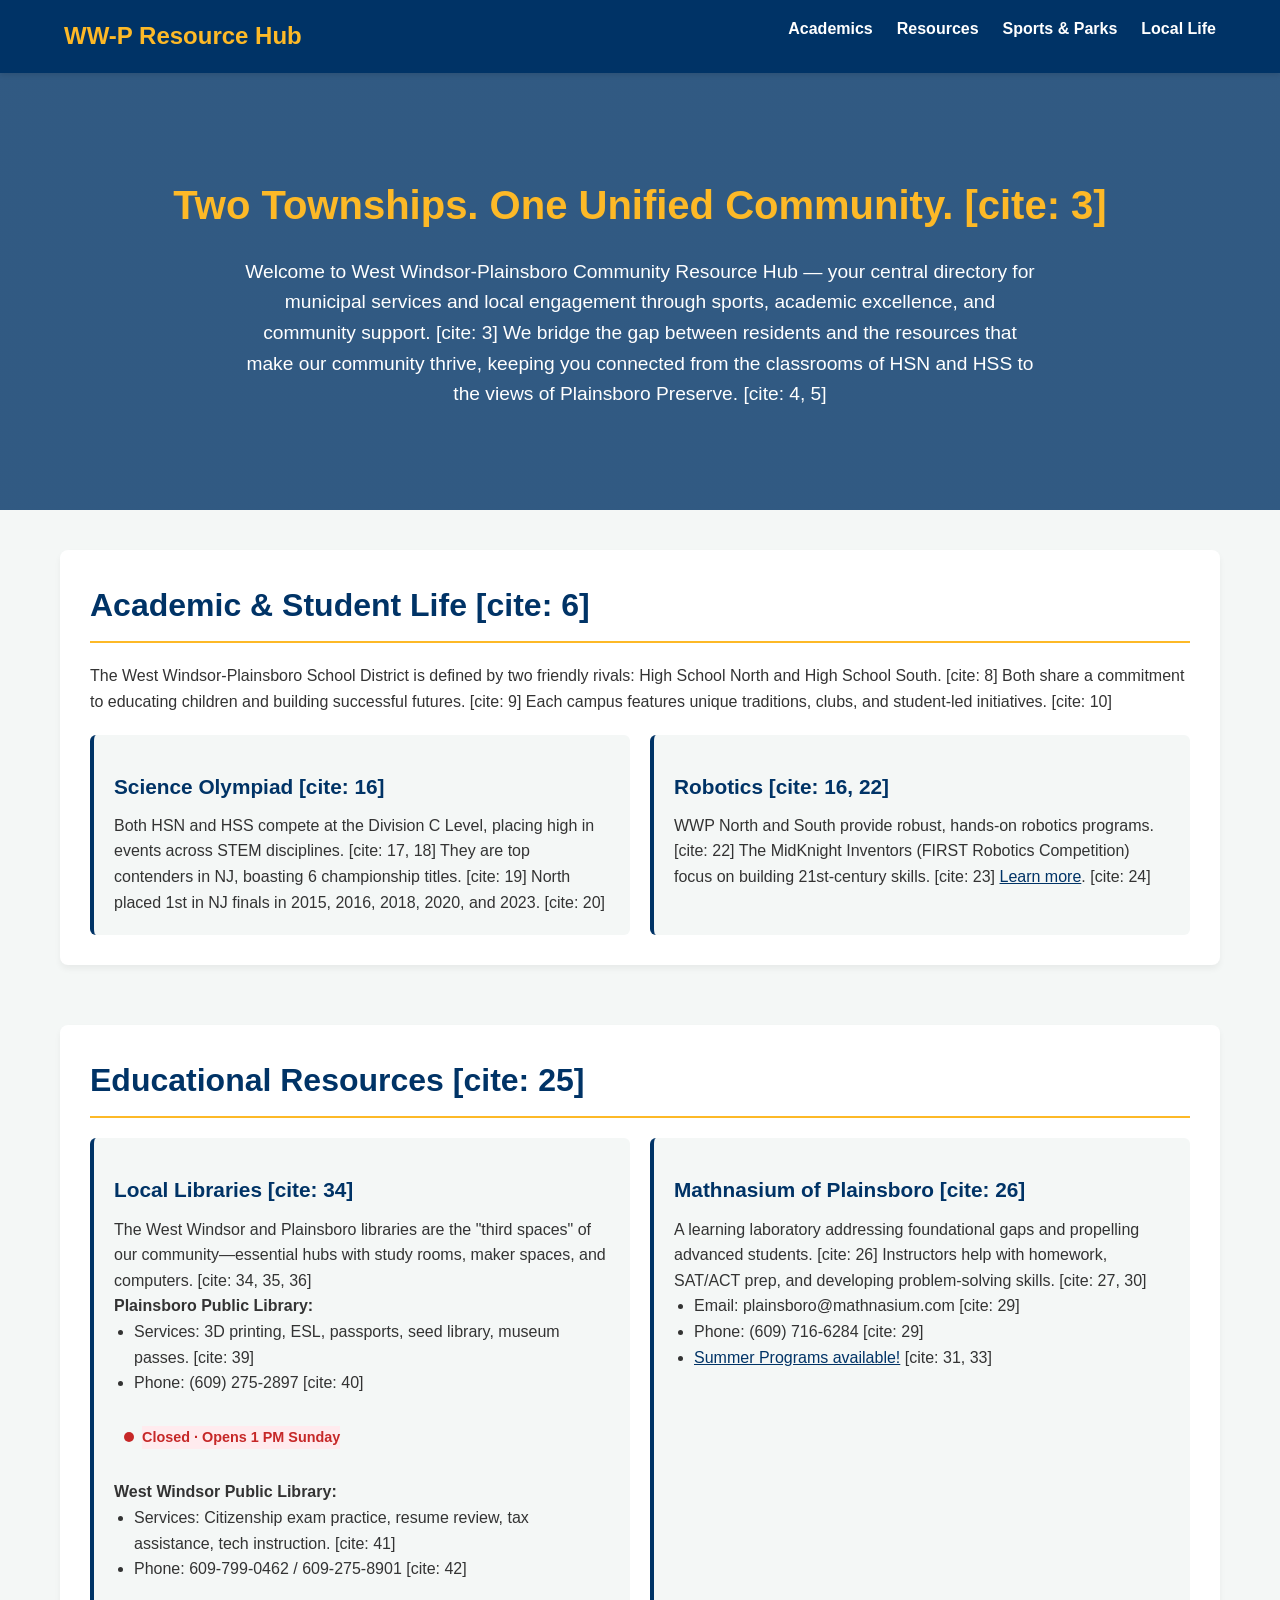
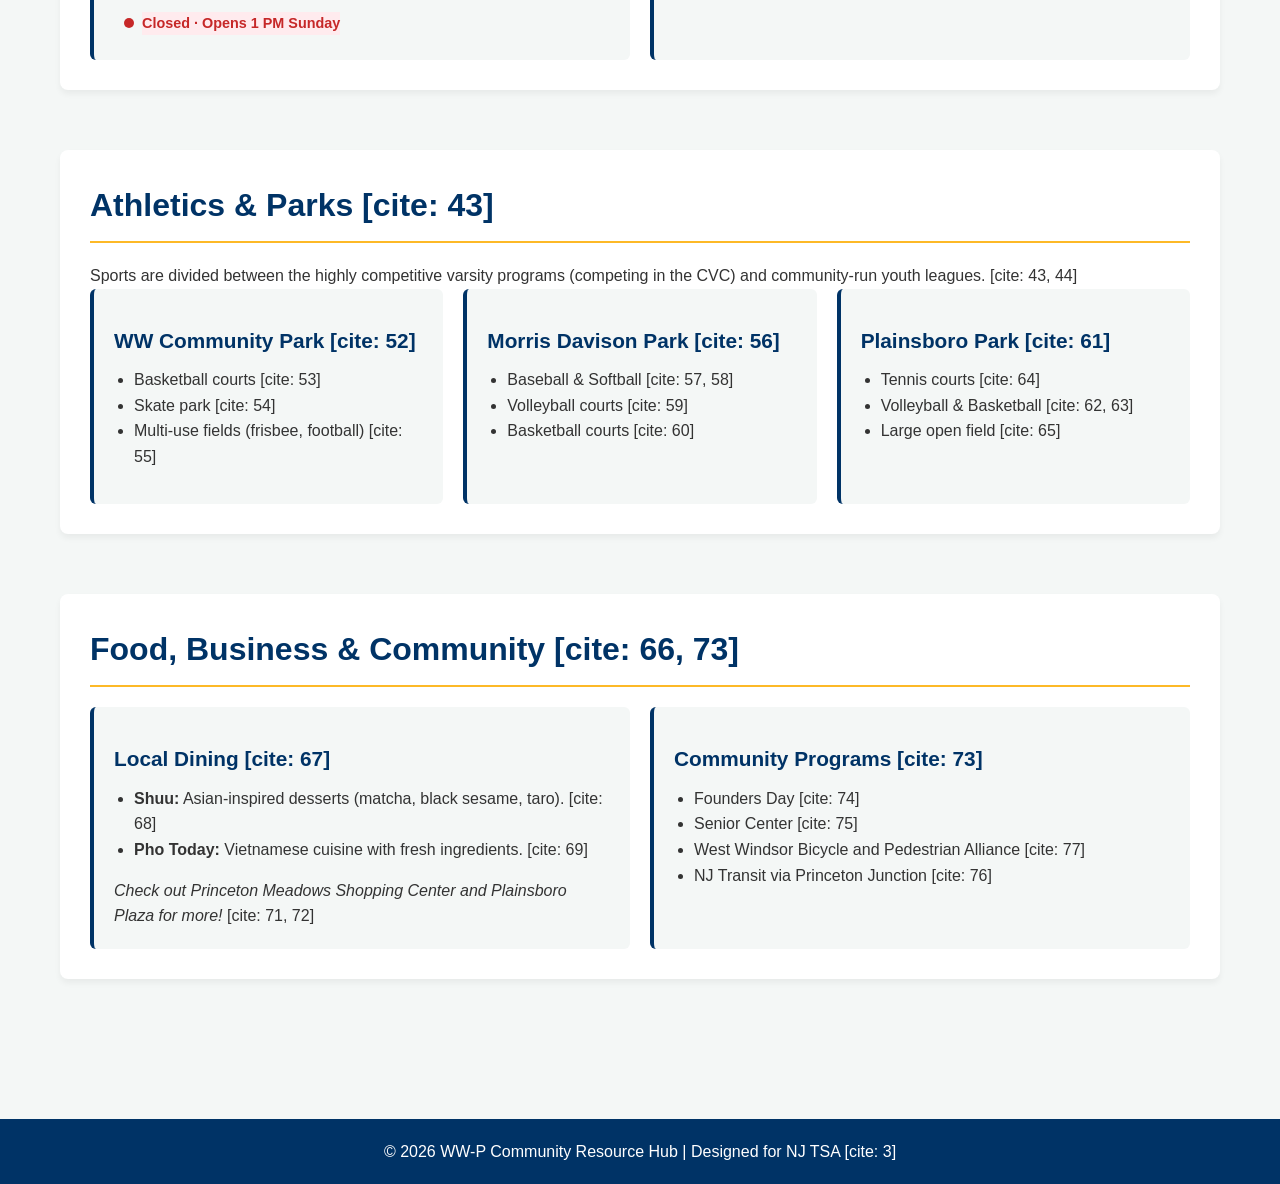
==== index.html @ 9cccf28d "Add files via upload" ====
<!DOCTYPE html>
<html lang="en">
<head>
    <meta charset="UTF-8">
    <meta name="viewport" content="width=device-width, initial-scale=1.0">
    <title>WW-P Community Resource Hub</title>
    <style>
        :root {
            --primary-color: #003366; /* Deep Navy */
            --secondary-color: #FDB927; /* Gold/Yellow */
            --bg-light: #f4f7f6;
            --text-dark: #333;
            --white: #ffffff;
            --success: #2e7d32;
            --danger: #c62828;
        }

        * {
            margin: 0;
            padding: 0;
            box-sizing: border-box;
            font-family: 'Segoe UI', Tahoma, Geneva, Verdana, sans-serif;
        }

        body {
            background-color: var(--bg-light);
            color: var(--text-dark);
            line-height: 1.6;
        }

        /* Navigation */
        nav {
            background-color: var(--primary-color);
            color: var(--white);
            padding: 1rem 5%;
            position: sticky;
            top: 0;
            z-index: 1000;
            display: flex;
            justify-content: space-between;
            align-items: center;
            box-shadow: 0 2px 5px rgba(0,0,0,0.1);
        }

        nav h1 {
            font-size: 1.5rem;
            color: var(--secondary-color);
        }

        nav ul {
            list-style: none;
            display: flex;
            gap: 1.5rem;
        }

        nav a {
            color: var(--white);
            text-decoration: none;
            font-weight: 600;
            transition: color 0.3s;
        }

        nav a:hover {
            color: var(--secondary-color);
        }

        /* Hero Section */
        .hero {
            background: linear-gradient(rgba(0, 51, 102, 0.8), rgba(0, 51, 102, 0.8)), url('https://images.unsplash.com/photo-1523050854058-8df90110c9f1?auto=format&fit=crop&q=80') center/cover;
            color: var(--white);
            text-align: center;
            padding: 100px 20px;
        }

        .hero h2 {
            font-size: 2.5rem;
            margin-bottom: 20px;
            color: var(--secondary-color);
        }

        .hero p {
            font-size: 1.2rem;
            max-width: 800px;
            margin: 0 auto;
        }

        /* Main Content & Sections */
        .container {
            max-width: 1200px;
            margin: 0 auto;
            padding: 40px 20px;
        }

        section {
            margin-bottom: 60px;
            background: var(--white);
            padding: 30px;
            border-radius: 8px;
            box-shadow: 0 4px 6px rgba(0,0,0,0.05);
        }

        h3 {
            color: var(--primary-color);
            border-bottom: 2px solid var(--secondary-color);
            padding-bottom: 10px;
            margin-bottom: 20px;
            font-size: 2rem;
        }

        h4 {
            color: var(--primary-color);
            margin: 15px 0 10px;
            font-size: 1.3rem;
        }

        /* Grid Layouts for Cards */
        .grid-2 {
            display: grid;
            grid-template-columns: repeat(auto-fit, minmax(300px, 1fr));
            gap: 20px;
        }

        .grid-3 {
            display: grid;
            grid-template-columns: repeat(auto-fit, minmax(250px, 1fr));
            gap: 20px;
        }

        .card {
            background: var(--bg-light);
            padding: 20px;
            border-radius: 6px;
            border-left: 4px solid var(--primary-color);
        }

        ul {
            margin-left: 20px;
            margin-bottom: 15px;
        }

        .status-indicator {
            display: inline-flex;
            align-items: center;
            gap: 8px;
            font-weight: bold;
            padding: 5px 10px;
            border-radius: 20px;
            font-size: 0.9rem;
            margin-top: 10px;
        }

        .status-open {
            background-color: #e8f5e9;
            color: var(--success);
        }

        .status-closed {
            background-color: #ffebee;
            color: var(--danger);
        }

        .dot {
            height: 10px;
            width: 10px;
            border-radius: 50%;
            display: inline-block;
        }
        
        .dot-open { background-color: var(--success); }
        .dot-closed { background-color: var(--danger); }

        footer {
            background: var(--primary-color);
            color: var(--white);
            text-align: center;
            padding: 20px;
            margin-top: 40px;
        }

        a {
            color: var(--primary-color);
        }
    </style>
</head>
<body>

    <nav>
        <h1>WW-P Resource Hub</h1>
        <ul>
            <li><a href="#academics">Academics</a></li>
            <li><a href="#resources">Resources</a></li>
            <li><a href="#sports">Sports & Parks</a></li>
            <li><a href="#local">Local Life</a></li>
        </ul>
    </nav>

    <header class="hero">
        <h2>Two Townships. One Unified Community. [cite: 3]</h2>
        <p>Welcome to West Windsor-Plainsboro Community Resource Hub — your central directory for municipal services and local engagement through sports, academic excellence, and community support. [cite: 3] We bridge the gap between residents and the resources that make our community thrive, keeping you connected from the classrooms of HSN and HSS to the views of Plainsboro Preserve. [cite: 4, 5]</p>
    </header>

    <div class="container">
        
        <section id="academics">
            <h3>Academic & Student Life [cite: 6]</h3>
            <p>The West Windsor-Plainsboro School District is defined by two friendly rivals: High School North and High School South. [cite: 8] Both share a commitment to educating children and building successful futures. [cite: 9] Each campus features unique traditions, clubs, and student-led initiatives. [cite: 10]</p>
            
            <div class="grid-2" style="margin-top: 20px;">
                <div class="card">
                    <h4>Science Olympiad [cite: 16]</h4>
                    <p>Both HSN and HSS compete at the Division C Level, placing high in events across STEM disciplines. [cite: 17, 18] They are top contenders in NJ, boasting 6 championship titles. [cite: 19] North placed 1st in NJ finals in 2015, 2016, 2018, 2020, and 2023. [cite: 20]</p>
                </div>
                <div class="card">
                    <h4>Robotics [cite: 16, 22]</h4>
                    <p>WWP North and South provide robust, hands-on robotics programs. [cite: 22] The MidKnight Inventors (FIRST Robotics Competition) focus on building 21st-century skills. [cite: 23] <a href="https://wwprobotics.org/" target="_blank">Learn more</a>. [cite: 24]</p>
                </div>
            </div>
        </section>

        <section id="resources">
            <h3>Educational Resources [cite: 25]</h3>
            
            <div class="grid-2">
                <div class="card">
                    <h4>Local Libraries [cite: 34]</h4>
                    <p>The West Windsor and Plainsboro libraries are the "third spaces" of our community—essential hubs with study rooms, maker spaces, and computers. [cite: 34, 35, 36]</p>
                    
                    <strong>Plainsboro Public Library:</strong>
                    <ul>
                        <li>Services: 3D printing, ESL, passports, seed library, museum passes. [cite: 39]</li>
                        <li>Phone: (609) 275-2897 [cite: 40]</li>
                    </ul>
                    <div id="pb-lib-status" class="status-indicator">Loading status...</div>

                    <br><br>
                    <strong>West Windsor Public Library:</strong>
                    <ul>
                        <li>Services: Citizenship exam practice, resume review, tax assistance, tech instruction. [cite: 41]</li>
                        <li>Phone: 609-799-0462 / 609-275-8901 [cite: 42]</li>
                    </ul>
                    <div id="ww-lib-status" class="status-indicator">Loading status...</div>
                </div>

                <div class="card">
                    <h4>Mathnasium of Plainsboro [cite: 26]</h4>
                    <p>A learning laboratory addressing foundational gaps and propelling advanced students. [cite: 26] Instructors help with homework, SAT/ACT prep, and developing problem-solving skills. [cite: 27, 30] </p>
                    <ul>
                        <li>Email: plainsboro@mathnasium.com [cite: 29]</li>
                        <li>Phone: (609) 716-6284 [cite: 29]</li>
                        <li><a href="https://www.mathnasium.com/summer-math-programs" target="_blank">Summer Programs available!</a> [cite: 31, 33]</li>
                    </ul>
                </div>
            </div>
        </section>

        <section id="sports">
            <h3>Athletics & Parks [cite: 43]</h3>
            <p>Sports are divided between the highly competitive varsity programs (competing in the CVC) and community-run youth leagues. [cite: 43, 44]</p>
            
            <div class="grid-3">
                <div class="card">
                    <h4>WW Community Park [cite: 52]</h4>
                    <ul>
                        <li>Basketball courts [cite: 53]</li>
                        <li>Skate park [cite: 54]</li>
                        <li>Multi-use fields (frisbee, football) [cite: 55]</li>
                    </ul>
                </div>
                <div class="card">
                    <h4>Morris Davison Park [cite: 56]</h4>
                    <ul>
                        <li>Baseball & Softball [cite: 57, 58]</li>
                        <li>Volleyball courts [cite: 59]</li>
                        <li>Basketball courts [cite: 60]</li>
                    </ul>
                </div>
                <div class="card">
                    <h4>Plainsboro Park [cite: 61]</h4>
                    <ul>
                        <li>Tennis courts [cite: 64]</li>
                        <li>Volleyball & Basketball [cite: 62, 63]</li>
                        <li>Large open field [cite: 65]</li>
                    </ul>
                </div>
            </div>
        </section>

        <section id="local">
            <h3>Food, Business & Community [cite: 66, 73]</h3>
            <div class="grid-2">
                <div class="card">
                    <h4>Local Dining [cite: 67]</h4>
                    <ul>
                        <li><strong>Shuu:</strong> Asian-inspired desserts (matcha, black sesame, taro). [cite: 68]</li>
                        <li><strong>Pho Today:</strong> Vietnamese cuisine with fresh ingredients. [cite: 69]</li>
                    </ul>
                    <p><em>Check out Princeton Meadows Shopping Center and Plainsboro Plaza for more!</em> [cite: 71, 72]</p>
                </div>
                <div class="card">
                    <h4>Community Programs [cite: 73]</h4>
                    <ul>
                        <li>Founders Day [cite: 74]</li>
                        <li>Senior Center [cite: 75]</li>
                        <li>West Windsor Bicycle and Pedestrian Alliance [cite: 77]</li>
                        <li>NJ Transit via Princeton Junction [cite: 76]</li>
                    </ul>
                </div>
            </div>
        </section>
    </div>

    <footer>
        <p>&copy; 2026 WW-P Community Resource Hub | Designed for NJ TSA [cite: 3]</p>
    </footer>

    <script>
        // Smooth scrolling for navigation
        document.querySelectorAll('nav a').forEach(anchor => {
            anchor.addEventListener('click', function(e) {
                e.preventDefault();
                document.querySelector(this.getAttribute('href')).scrollIntoView({
                    behavior: 'smooth'
                });
            });
        });

        // Dynamic Library Open/Closed Status 
        function updateLibraryStatus() {
            const now = new Date();
            const day = now.getDay(); // 0 is Sunday, 1 is Monday...
            const hour = now.getHours();

            // Simplified standard hours logic for demonstration:
            // Assume open Mon-Sat (1-6) from 10 AM (10) to 8 PM (20)
            // Assume open Sun (0) from 1 PM (13) to 5 PM (17)
            let isOpen = false;
            let nextOpen = "Opens 10 AM Tomorrow";

            if (day >= 1 && day <= 6) { // Mon-Sat
                if (hour >= 10 && hour < 20) {
                    isOpen = true;
                } else if (hour < 10) {
                    nextOpen = "Opens today at 10 AM";
                } else if (day === 6) {
                    nextOpen = "Opens 1 PM Sunday";
                }
            } else if (day === 0) { // Sunday
                if (hour >= 13 && hour < 17) {
                    isOpen = true;
                } else if (hour < 13) {
                    nextOpen = "Opens today at 1 PM";
                } else {
                    nextOpen = "Opens 10 AM Monday";
                }
            }

            const statusHTML = isOpen 
                ? `<span class="dot dot-open"></span> <span class="status-open">Open Now</span>` 
                : `<span class="dot dot-closed"></span> <span class="status-closed">Closed &middot; ${nextOpen}</span>`;

            document.getElementById('pb-lib-status').innerHTML = statusHTML;
            document.getElementById('ww-lib-status').innerHTML = statusHTML;
        }

        // Run immediately and update every minute
        updateLibraryStatus();
        setInterval(updateLibraryStatus, 60000);
    </script>
</body>
</html>
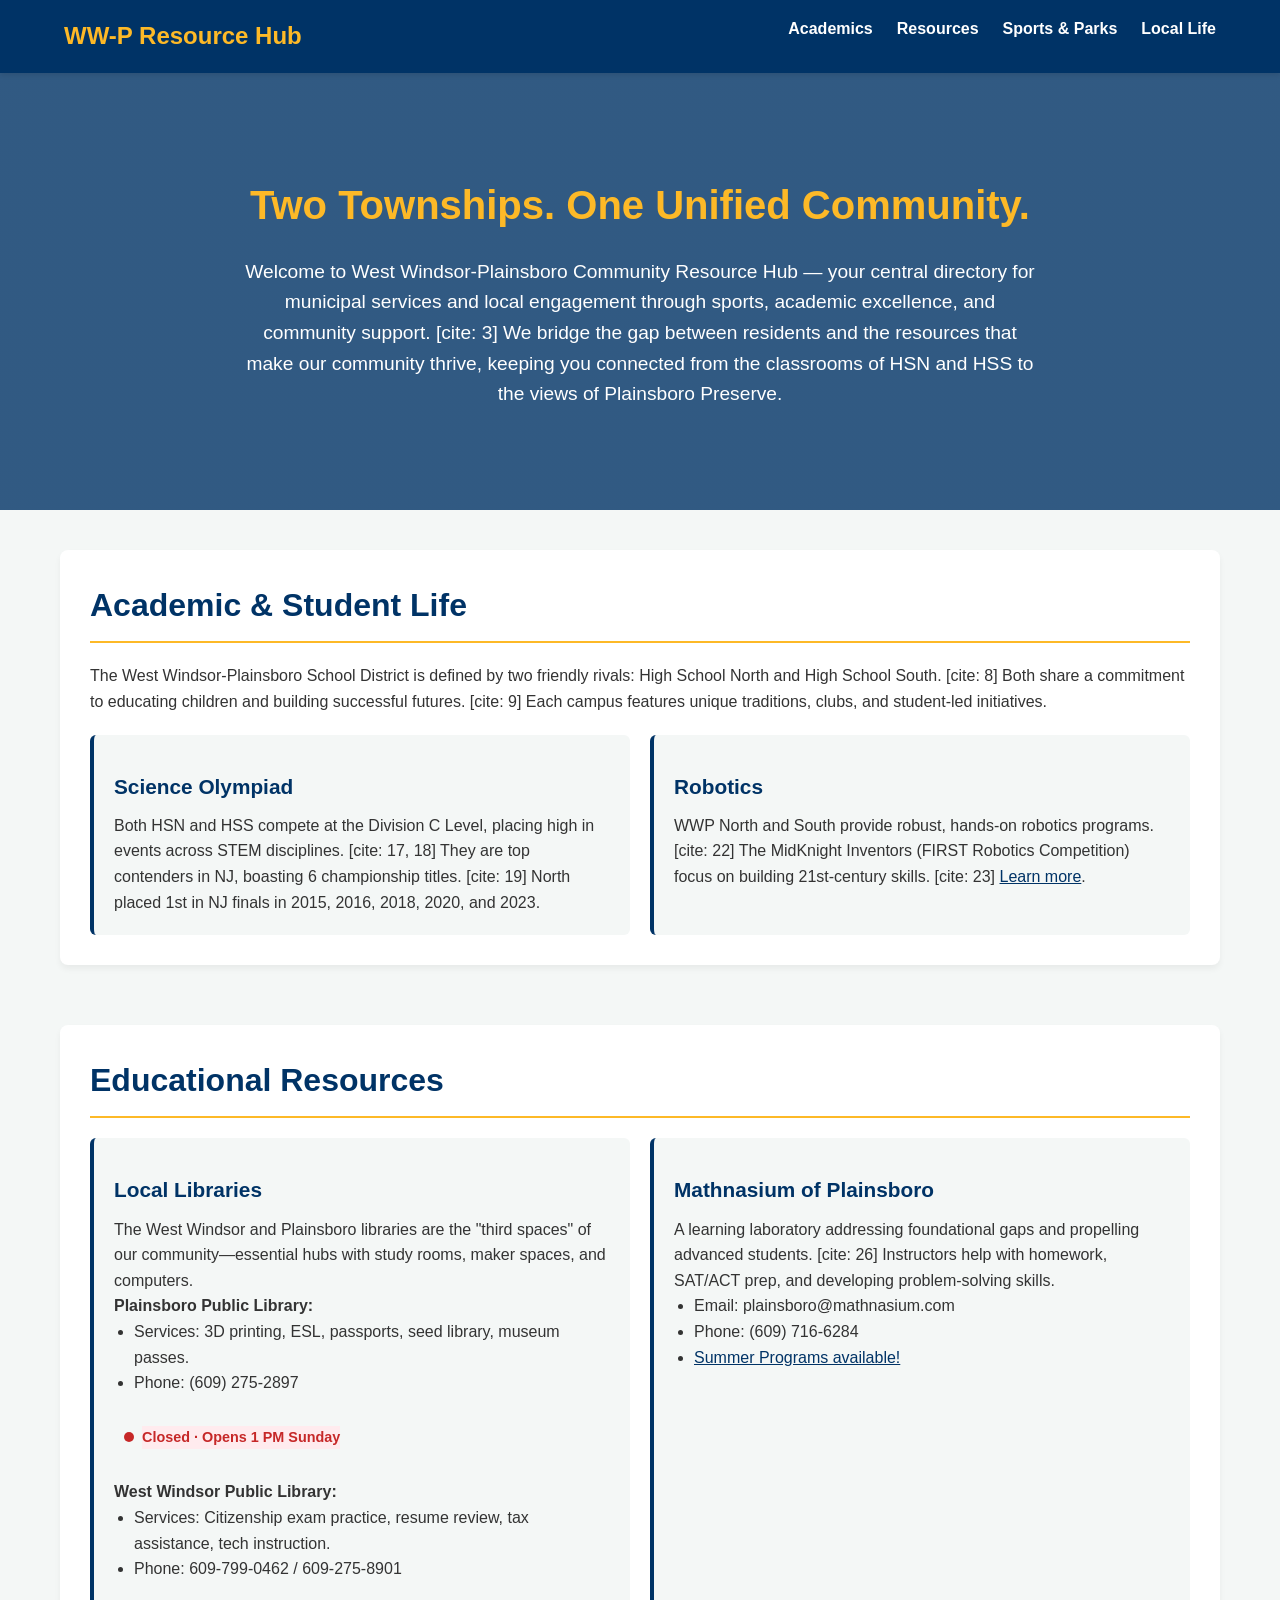
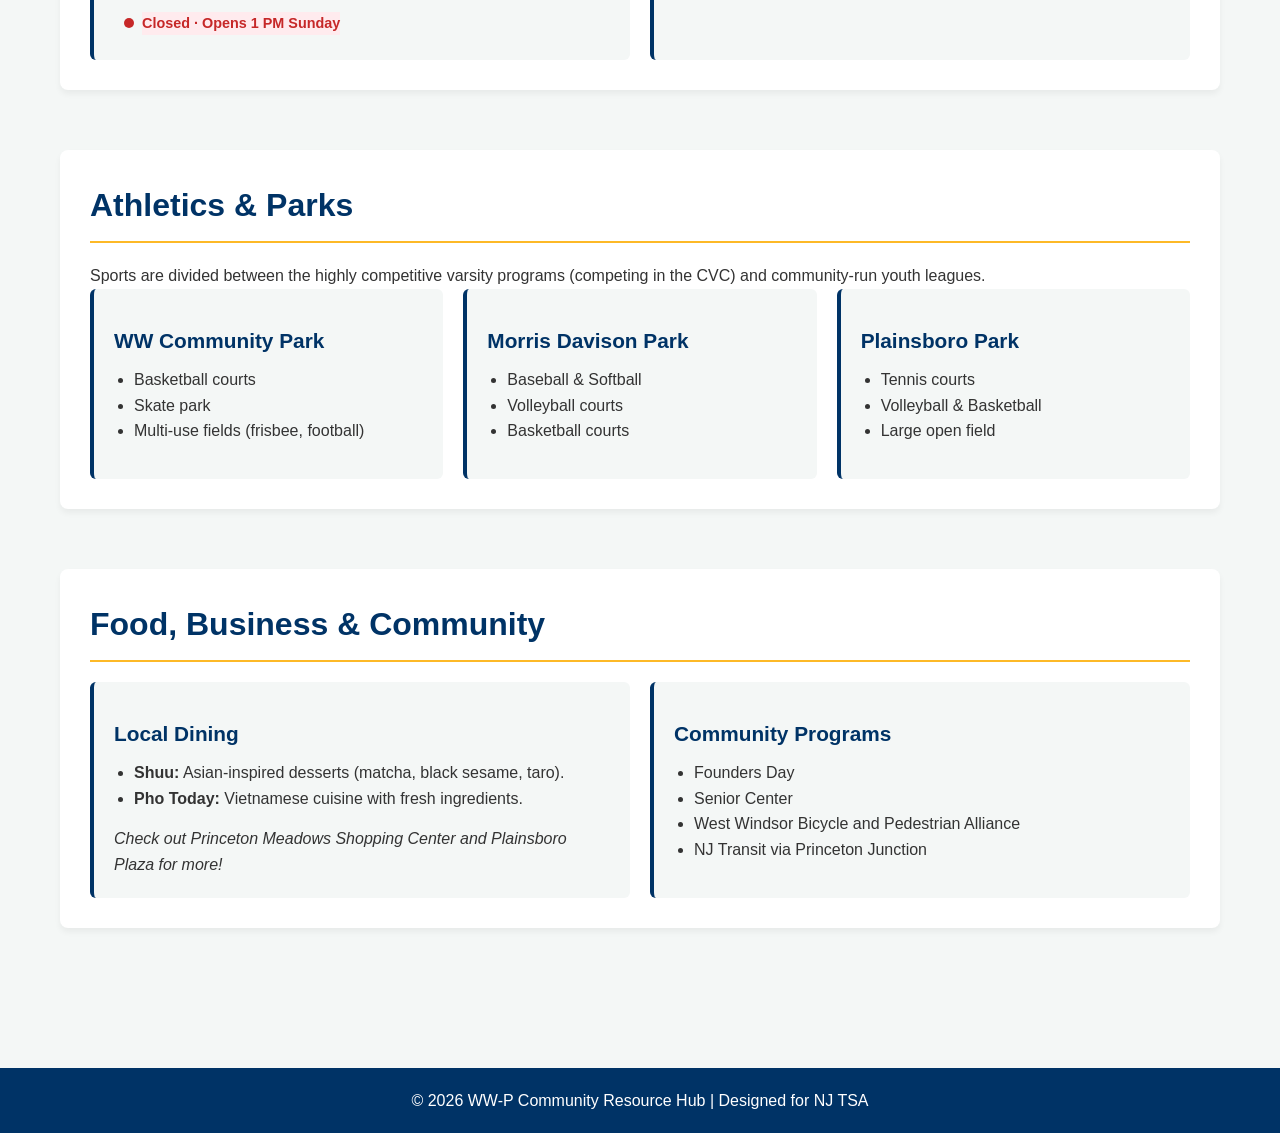
==== commit 0db12594: "tried to commit changes again" ====
--- a/index.html
+++ b/index.html
@@ -6,8 +6,8 @@
     <title>WW-P Community Resource Hub</title>
     <style>
         :root {
-            --primary-color: #003366; /* Deep Navy */
-            --secondary-color: #FDB927; /* Gold/Yellow */
+            --primary-color: #003366; 
+            --secondary-color: #FDB927; 
             --bg-light: #f4f7f6;
             --text-dark: #333;
             --white: #ffffff;
@@ -195,114 +195,114 @@
     </nav>
 
     <header class="hero">
-        <h2>Two Townships. One Unified Community. [cite: 3]</h2>
-        <p>Welcome to West Windsor-Plainsboro Community Resource Hub — your central directory for municipal services and local engagement through sports, academic excellence, and community support. [cite: 3] We bridge the gap between residents and the resources that make our community thrive, keeping you connected from the classrooms of HSN and HSS to the views of Plainsboro Preserve. [cite: 4, 5]</p>
+        <h2>Two Townships. One Unified Community. </h2>
+        <p>Welcome to West Windsor-Plainsboro Community Resource Hub — your central directory for municipal services and local engagement through sports, academic excellence, and community support. [cite: 3] We bridge the gap between residents and the resources that make our community thrive, keeping you connected from the classrooms of HSN and HSS to the views of Plainsboro Preserve. </p>
     </header>
 
     <div class="container">
         
         <section id="academics">
-            <h3>Academic & Student Life [cite: 6]</h3>
-            <p>The West Windsor-Plainsboro School District is defined by two friendly rivals: High School North and High School South. [cite: 8] Both share a commitment to educating children and building successful futures. [cite: 9] Each campus features unique traditions, clubs, and student-led initiatives. [cite: 10]</p>
+            <h3>Academic & Student Life</h3>
+            <p>The West Windsor-Plainsboro School District is defined by two friendly rivals: High School North and High School South. [cite: 8] Both share a commitment to educating children and building successful futures. [cite: 9] Each campus features unique traditions, clubs, and student-led initiatives.</p>
             
             <div class="grid-2" style="margin-top: 20px;">
                 <div class="card">
-                    <h4>Science Olympiad [cite: 16]</h4>
-                    <p>Both HSN and HSS compete at the Division C Level, placing high in events across STEM disciplines. [cite: 17, 18] They are top contenders in NJ, boasting 6 championship titles. [cite: 19] North placed 1st in NJ finals in 2015, 2016, 2018, 2020, and 2023. [cite: 20]</p>
-                </div>
-                <div class="card">
-                    <h4>Robotics [cite: 16, 22]</h4>
-                    <p>WWP North and South provide robust, hands-on robotics programs. [cite: 22] The MidKnight Inventors (FIRST Robotics Competition) focus on building 21st-century skills. [cite: 23] <a href="https://wwprobotics.org/" target="_blank">Learn more</a>. [cite: 24]</p>
+                    <h4>Science Olympiad</h4>
+                    <p>Both HSN and HSS compete at the Division C Level, placing high in events across STEM disciplines. [cite: 17, 18] They are top contenders in NJ, boasting 6 championship titles. [cite: 19] North placed 1st in NJ finals in 2015, 2016, 2018, 2020, and 2023.</p>
+                </div>
+                <div class="card">
+                    <h4>Robotics</h4>
+                    <p>WWP North and South provide robust, hands-on robotics programs. [cite: 22] The MidKnight Inventors (FIRST Robotics Competition) focus on building 21st-century skills. [cite: 23] <a href="https://wwprobotics.org/" target="_blank">Learn more</a>. </p>
                 </div>
             </div>
         </section>
 
         <section id="resources">
-            <h3>Educational Resources [cite: 25]</h3>
+            <h3>Educational Resources</h3>
             
             <div class="grid-2">
                 <div class="card">
-                    <h4>Local Libraries [cite: 34]</h4>
-                    <p>The West Windsor and Plainsboro libraries are the "third spaces" of our community—essential hubs with study rooms, maker spaces, and computers. [cite: 34, 35, 36]</p>
+                    <h4>Local Libraries</h4>
+                    <p>The West Windsor and Plainsboro libraries are the "third spaces" of our community—essential hubs with study rooms, maker spaces, and computers. </p>
                     
                     <strong>Plainsboro Public Library:</strong>
                     <ul>
-                        <li>Services: 3D printing, ESL, passports, seed library, museum passes. [cite: 39]</li>
-                        <li>Phone: (609) 275-2897 [cite: 40]</li>
+                        <li>Services: 3D printing, ESL, passports, seed library, museum passes.</li>
+                        <li>Phone: (609) 275-2897 </li>
                     </ul>
                     <div id="pb-lib-status" class="status-indicator">Loading status...</div>
 
                     <br><br>
                     <strong>West Windsor Public Library:</strong>
                     <ul>
-                        <li>Services: Citizenship exam practice, resume review, tax assistance, tech instruction. [cite: 41]</li>
-                        <li>Phone: 609-799-0462 / 609-275-8901 [cite: 42]</li>
+                        <li>Services: Citizenship exam practice, resume review, tax assistance, tech instruction. </li>
+                        <li>Phone: 609-799-0462 / 609-275-8901 </li>
                     </ul>
                     <div id="ww-lib-status" class="status-indicator">Loading status...</div>
                 </div>
 
                 <div class="card">
-                    <h4>Mathnasium of Plainsboro [cite: 26]</h4>
-                    <p>A learning laboratory addressing foundational gaps and propelling advanced students. [cite: 26] Instructors help with homework, SAT/ACT prep, and developing problem-solving skills. [cite: 27, 30] </p>
-                    <ul>
-                        <li>Email: plainsboro@mathnasium.com [cite: 29]</li>
-                        <li>Phone: (609) 716-6284 [cite: 29]</li>
-                        <li><a href="https://www.mathnasium.com/summer-math-programs" target="_blank">Summer Programs available!</a> [cite: 31, 33]</li>
+                    <h4>Mathnasium of Plainsboro</h4>
+                    <p>A learning laboratory addressing foundational gaps and propelling advanced students. [cite: 26] Instructors help with homework, SAT/ACT prep, and developing problem-solving skills. </p>
+                    <ul>
+                        <li>Email: plainsboro@mathnasium.com </li>
+                        <li>Phone: (609) 716-6284</li>
+                        <li><a href="https://www.mathnasium.com/summer-math-programs" target="_blank">Summer Programs available!</a></li>
                     </ul>
                 </div>
             </div>
         </section>
 
         <section id="sports">
-            <h3>Athletics & Parks [cite: 43]</h3>
-            <p>Sports are divided between the highly competitive varsity programs (competing in the CVC) and community-run youth leagues. [cite: 43, 44]</p>
+            <h3>Athletics & Parks</h3>
+            <p>Sports are divided between the highly competitive varsity programs (competing in the CVC) and community-run youth leagues.</p>
             
             <div class="grid-3">
                 <div class="card">
-                    <h4>WW Community Park [cite: 52]</h4>
-                    <ul>
-                        <li>Basketball courts [cite: 53]</li>
-                        <li>Skate park [cite: 54]</li>
-                        <li>Multi-use fields (frisbee, football) [cite: 55]</li>
-                    </ul>
-                </div>
-                <div class="card">
-                    <h4>Morris Davison Park [cite: 56]</h4>
-                    <ul>
-                        <li>Baseball & Softball [cite: 57, 58]</li>
-                        <li>Volleyball courts [cite: 59]</li>
-                        <li>Basketball courts [cite: 60]</li>
-                    </ul>
-                </div>
-                <div class="card">
-                    <h4>Plainsboro Park [cite: 61]</h4>
-                    <ul>
-                        <li>Tennis courts [cite: 64]</li>
-                        <li>Volleyball & Basketball [cite: 62, 63]</li>
-                        <li>Large open field [cite: 65]</li>
+                    <h4>WW Community Park</h4>
+                    <ul>
+                        <li>Basketball courts</li>
+                        <li>Skate park</li>
+                        <li>Multi-use fields (frisbee, football)</li>
+                    </ul>
+                </div>
+                <div class="card">
+                    <h4>Morris Davison Park</h4>
+                    <ul>
+                        <li>Baseball & Softball</li>
+                        <li>Volleyball courts </li>
+                        <li>Basketball courts </li>
+                    </ul>
+                </div>
+                <div class="card">
+                    <h4>Plainsboro Park </h4>
+                    <ul>
+                        <li>Tennis courts </li>
+                        <li>Volleyball & Basketball</li>
+                        <li>Large open field </li>
                     </ul>
                 </div>
             </div>
         </section>
 
         <section id="local">
-            <h3>Food, Business & Community [cite: 66, 73]</h3>
+            <h3>Food, Business & Community</h3>
             <div class="grid-2">
                 <div class="card">
-                    <h4>Local Dining [cite: 67]</h4>
-                    <ul>
-                        <li><strong>Shuu:</strong> Asian-inspired desserts (matcha, black sesame, taro). [cite: 68]</li>
-                        <li><strong>Pho Today:</strong> Vietnamese cuisine with fresh ingredients. [cite: 69]</li>
-                    </ul>
-                    <p><em>Check out Princeton Meadows Shopping Center and Plainsboro Plaza for more!</em> [cite: 71, 72]</p>
-                </div>
-                <div class="card">
-                    <h4>Community Programs [cite: 73]</h4>
-                    <ul>
-                        <li>Founders Day [cite: 74]</li>
-                        <li>Senior Center [cite: 75]</li>
-                        <li>West Windsor Bicycle and Pedestrian Alliance [cite: 77]</li>
-                        <li>NJ Transit via Princeton Junction [cite: 76]</li>
+                    <h4>Local Dining</h4>
+                    <ul>
+                        <li><strong>Shuu:</strong> Asian-inspired desserts (matcha, black sesame, taro).</li>
+                        <li><strong>Pho Today:</strong> Vietnamese cuisine with fresh ingredients. </li>
+                    </ul>
+                    <p><em>Check out Princeton Meadows Shopping Center and Plainsboro Plaza for more!</em> </p>
+                </div>
+                <div class="card">
+                    <h4>Community Programs</h4>
+                    <ul>
+                        <li>Founders Day </li>
+                        <li>Senior Center </li>
+                        <li>West Windsor Bicycle and Pedestrian Alliance </li>
+                        <li>NJ Transit via Princeton Junction </li>
                     </ul>
                 </div>
             </div>
@@ -310,11 +310,10 @@
     </div>
 
     <footer>
-        <p>&copy; 2026 WW-P Community Resource Hub | Designed for NJ TSA [cite: 3]</p>
+        <p>&copy; 2026 WW-P Community Resource Hub | Designed for NJ TSA </p>
     </footer>
 
     <script>
-        // Smooth scrolling for navigation
         document.querySelectorAll('nav a').forEach(anchor => {
             anchor.addEventListener('click', function(e) {
                 e.preventDefault();
@@ -324,15 +323,12 @@
             });
         });
 
-        // Dynamic Library Open/Closed Status 
         function updateLibraryStatus() {
             const now = new Date();
             const day = now.getDay(); // 0 is Sunday, 1 is Monday...
             const hour = now.getHours();
 
-            // Simplified standard hours logic for demonstration:
-            // Assume open Mon-Sat (1-6) from 10 AM (10) to 8 PM (20)
-            // Assume open Sun (0) from 1 PM (13) to 5 PM (17)
+
             let isOpen = false;
             let nextOpen = "Opens 10 AM Tomorrow";
 
